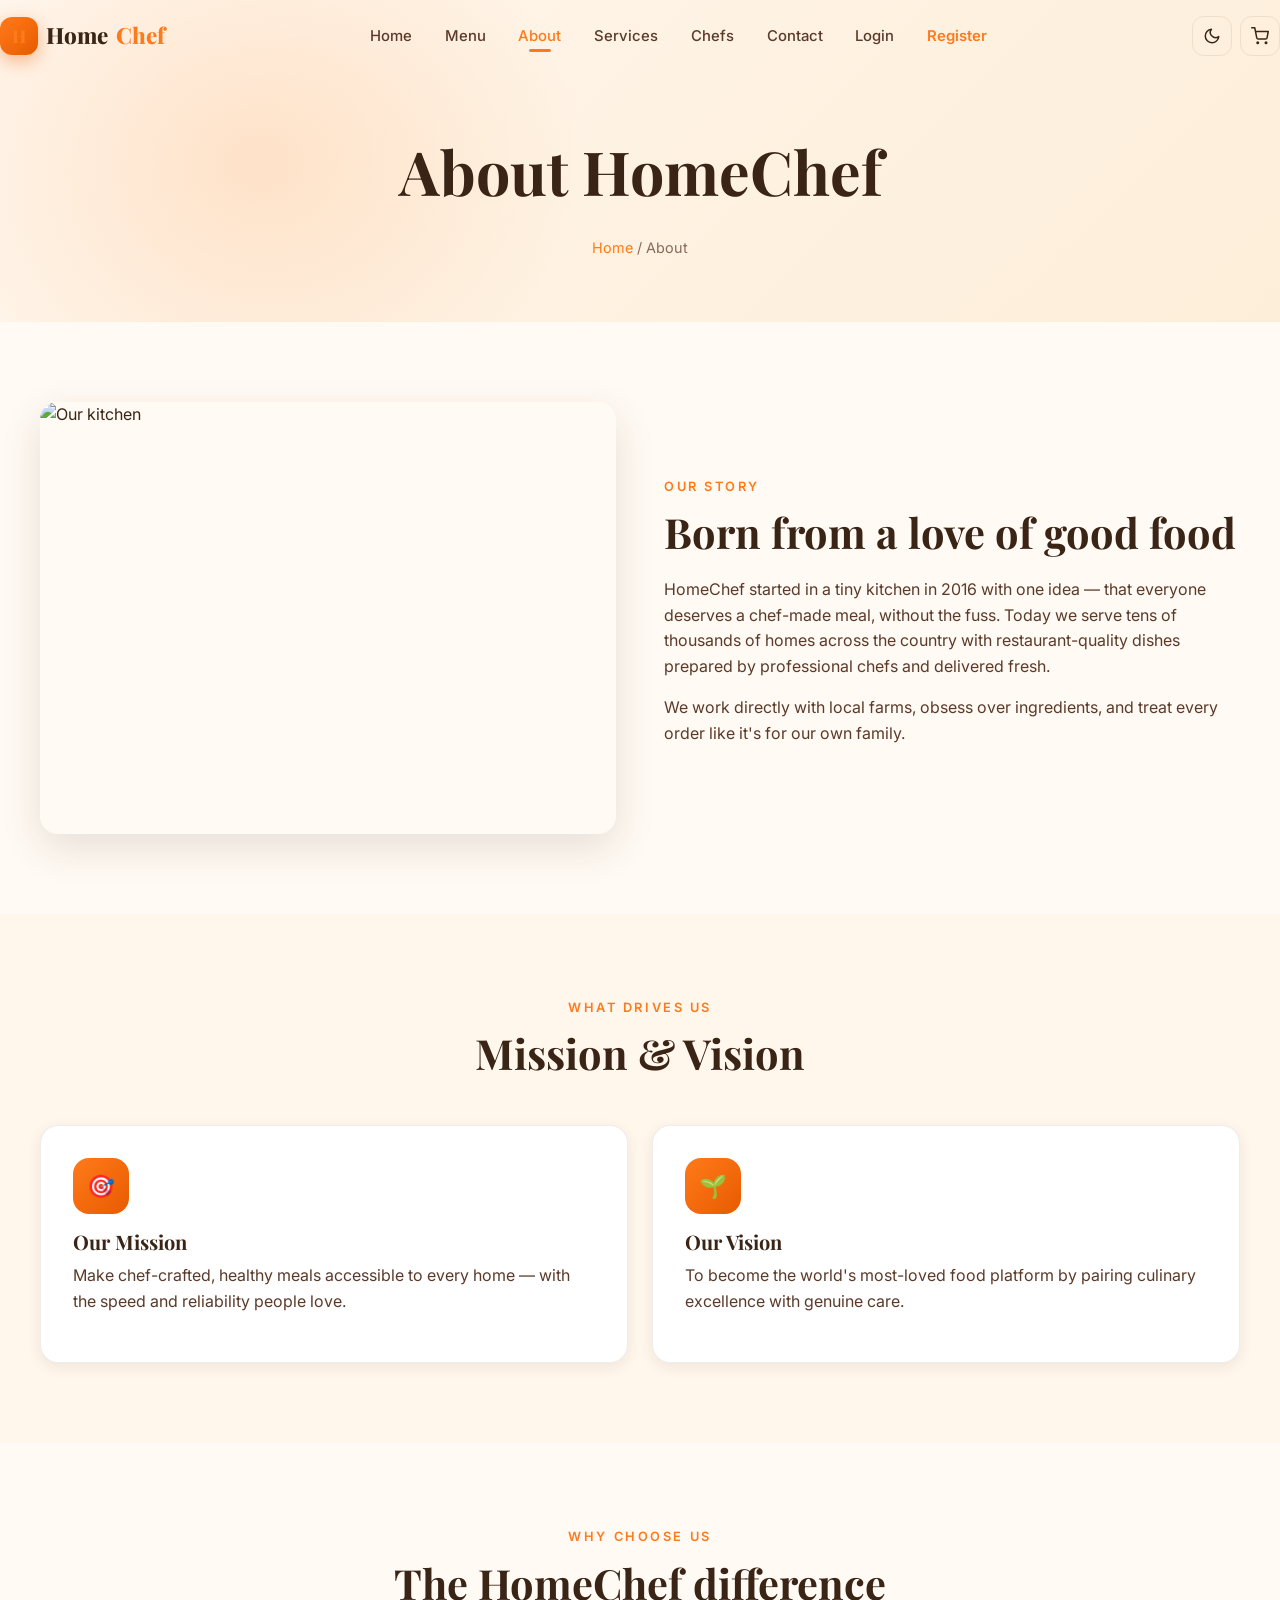
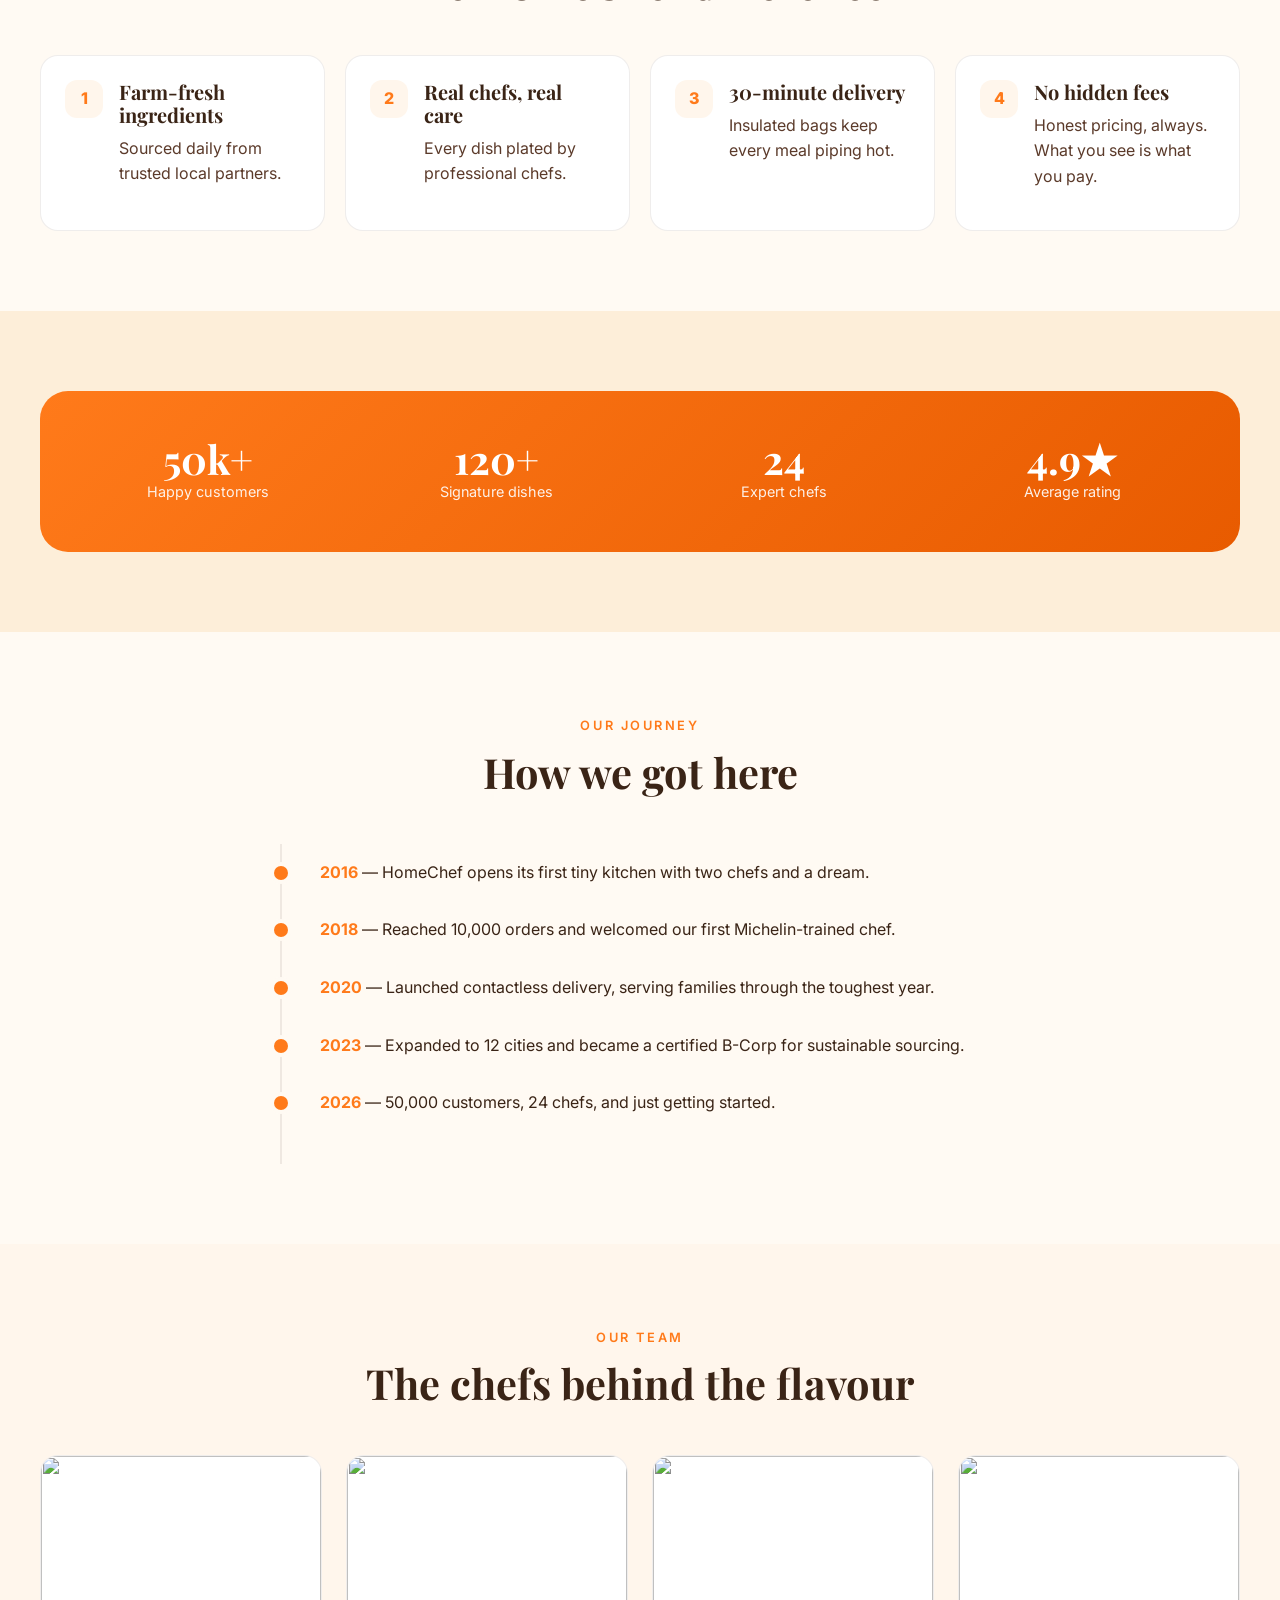
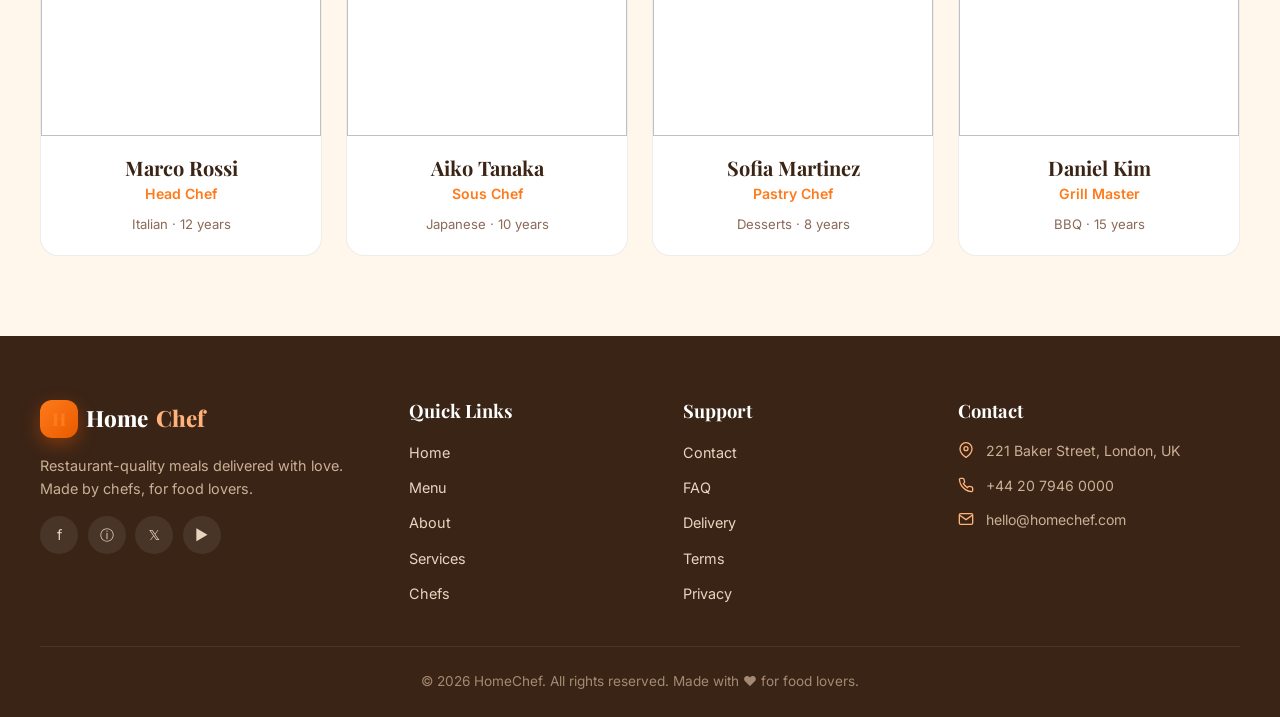
==== about.html @ bdf10ebf "Replace restaurant project with HomeChef website" ====
<!DOCTYPE html>
<html lang="en"><head>
<meta charset="UTF-8"/><meta name="viewport" content="width=device-width,initial-scale=1"/>
<title>About — HomeChef</title>
<meta name="description" content="Our story, mission and the team behind HomeChef's chef-crafted meals."/>
<link rel="preconnect" href="https://fonts.googleapis.com"/><link rel="preconnect" href="https://fonts.gstatic.com" crossorigin/>
<link href="https://fonts.googleapis.com/css2?family=Playfair+Display:wght@600;700;800&family=Inter:wght@400;500;600;700&display=swap" rel="stylesheet"/>
<link rel="stylesheet" href="css/style.css"/><link rel="stylesheet" href="css/about.css"/>
</head><body>
<div id="nav-slot"></div>

<section class="page-hero"><div class="container"><h1>About HomeChef</h1><p class="crumbs"><a href="index.html">Home</a> / About</p></div></section>

<section><div class="container">
  <div class="about-grid">
    <img class="reveal left" loading="lazy" src="https://images.unsplash.com/photo-1556909114-f6e7ad7d3136?w=900&auto=format&fit=crop" alt="Our kitchen"/>
    <div class="reveal right">
      <span class="section-head" style="margin:0"><span class="eyebrow">Our story</span></span>
      <h2>Born from a love of good food</h2>
      <p>HomeChef started in a tiny kitchen in 2016 with one idea — that everyone deserves a chef-made meal, without the fuss. Today we serve tens of thousands of homes across the country with restaurant-quality dishes prepared by professional chefs and delivered fresh.</p>
      <p>We work directly with local farms, obsess over ingredients, and treat every order like it's for our own family.</p>
    </div>
  </div>
</div></section>

<section style="background:var(--cream)"><div class="container">
  <div class="section-head reveal"><span class="eyebrow">What drives us</span><h2>Mission & Vision</h2></div>
  <div class="mv-grid">
    <div class="mv reveal"><div class="ficon">🎯</div><h3>Our Mission</h3><p>Make chef-crafted, healthy meals accessible to every home — with the speed and reliability people love.</p></div>
    <div class="mv reveal"><div class="ficon">🌱</div><h3>Our Vision</h3><p>To become the world's most-loved food platform by pairing culinary excellence with genuine care.</p></div>
  </div>
</div></section>

<section><div class="container">
  <div class="section-head reveal"><span class="eyebrow">Why choose us</span><h2>The HomeChef difference</h2></div>
  <div class="why-grid">
    <div class="why reveal"><div class="num">1</div><div><h3>Farm-fresh ingredients</h3><p>Sourced daily from trusted local partners.</p></div></div>
    <div class="why reveal"><div class="num">2</div><div><h3>Real chefs, real care</h3><p>Every dish plated by professional chefs.</p></div></div>
    <div class="why reveal"><div class="num">3</div><div><h3>30-minute delivery</h3><p>Insulated bags keep every meal piping hot.</p></div></div>
    <div class="why reveal"><div class="num">4</div><div><h3>No hidden fees</h3><p>Honest pricing, always. What you see is what you pay.</p></div></div>
  </div>
</div></section>

<section style="background:var(--cream-2)"><div class="container">
  <div class="stats reveal">
    <div><b>50k+</b><span>Happy customers</span></div>
    <div><b>120+</b><span>Signature dishes</span></div>
    <div><b>24</b><span>Expert chefs</span></div>
    <div><b>4.9★</b><span>Average rating</span></div>
  </div>
</div></section>

<section><div class="container">
  <div class="section-head reveal"><span class="eyebrow">Our journey</span><h2>How we got here</h2></div>
  <div class="timeline">
    <div class="tl-item reveal"><b>2016</b> — HomeChef opens its first tiny kitchen with two chefs and a dream.</div>
    <div class="tl-item reveal"><b>2018</b> — Reached 10,000 orders and welcomed our first Michelin-trained chef.</div>
    <div class="tl-item reveal"><b>2020</b> — Launched contactless delivery, serving families through the toughest year.</div>
    <div class="tl-item reveal"><b>2023</b> — Expanded to 12 cities and became a certified B-Corp for sustainable sourcing.</div>
    <div class="tl-item reveal"><b>2026</b> — 50,000 customers, 24 chefs, and just getting started.</div>
  </div>
</div></section>

<section class="chefs"><div class="container">
  <div class="section-head reveal"><span class="eyebrow">Our team</span><h2>The chefs behind the flavour</h2></div>
  <div class="chef-grid">
    <div class="chef reveal"><div class="photo"><img loading="lazy" src="https://images.unsplash.com/photo-1583394293214-28ded15ee548?w=500&auto=format&fit=crop" alt=""/></div><div class="chef-body"><h3>Marco Rossi</h3><p class="role">Head Chef</p><p class="exp">Italian · 12 years</p></div></div>
    <div class="chef reveal"><div class="photo"><img loading="lazy" src="https://images.unsplash.com/photo-1577219491135-ce391730fb2c?w=500&auto=format&fit=crop" alt=""/></div><div class="chef-body"><h3>Aiko Tanaka</h3><p class="role">Sous Chef</p><p class="exp">Japanese · 10 years</p></div></div>
    <div class="chef reveal"><div class="photo"><img loading="lazy" src="https://images.unsplash.com/photo-1607631568010-a87245c0daf8?w=500&auto=format&fit=crop" alt=""/></div><div class="chef-body"><h3>Sofia Martinez</h3><p class="role">Pastry Chef</p><p class="exp">Desserts · 8 years</p></div></div>
    <div class="chef reveal"><div class="photo"><img loading="lazy" src="https://images.unsplash.com/photo-1600565193348-f74bd3c7ccdf?w=500&auto=format&fit=crop" alt=""/></div><div class="chef-body"><h3>Daniel Kim</h3><p class="role">Grill Master</p><p class="exp">BBQ · 15 years</p></div></div>
  </div>
</div></section>

<div id="footer-slot"></div>
<script src="js/includes.js"></script><script src="js/cart.js"></script><script src="js/main.js"></script>
</body></html>
---- css/style.css ----
/* HomeChef — global styles */
*,*::before,*::after{box-sizing:border-box}
html{scroll-behavior:smooth;-webkit-text-size-adjust:100%}
:root{
  --orange:#ff7a1a;--orange-deep:#e85b00;--orange-soft:#ffb27a;
  --cream:#fff6ec;--cream-2:#fdeed9;--white:#ffffff;
  --brown:#3a2416;--brown-soft:#5b3a2a;--muted:#8a6a58;
  --bg:#fffaf3;--card:#ffffff;--border:rgba(58,36,22,.08);
  --shadow-sm:0 4px 14px rgba(58,36,22,.08);
  --shadow:0 14px 40px rgba(58,36,22,.12);
  --shadow-lg:0 24px 60px rgba(58,36,22,.18);
  --r:18px;--r-sm:12px;--r-lg:28px;
  --ease:cubic-bezier(.2,.7,.2,1);
  --container:1200px;
  --nav-h:72px;
}
[data-theme="dark"]{
  --cream:#1a120c;--cream-2:#20160f;--white:#241a12;
  --brown:#fff2e0;--brown-soft:#f4dcc0;--muted:#c9b6a3;
  --bg:#120a05;--card:#1e1510;--border:rgba(255,255,255,.08);
  --shadow-sm:0 4px 14px rgba(0,0,0,.5);
  --shadow:0 14px 40px rgba(0,0,0,.55);
  --shadow-lg:0 24px 60px rgba(0,0,0,.7);
}
html,body{margin:0;padding:0}
body{
  font-family:'Inter',system-ui,-apple-system,Segoe UI,Roboto,sans-serif;
  background:var(--bg);color:var(--brown);
  line-height:1.6;-webkit-font-smoothing:antialiased;
  min-height:100vh;overflow-x:hidden;
}
h1,h2,h3,h4{font-family:'Playfair Display',Georgia,serif;color:var(--brown);margin:0 0 .5em;line-height:1.15;font-weight:700}
h1{font-size:clamp(2.2rem,5vw,3.8rem)}
h2{font-size:clamp(1.8rem,3.6vw,2.6rem)}
h3{font-size:1.25rem}
p{margin:0 0 1em;color:var(--brown-soft)}
a{color:inherit;text-decoration:none}
img{max-width:100%;display:block}
.container{width:min(100% - 2rem,var(--container));margin-inline:auto}
section{padding:5rem 0;position:relative}
.section-head{text-align:center;max-width:640px;margin:0 auto 3rem}
.section-head .eyebrow{display:inline-block;font-size:.8rem;letter-spacing:.2em;text-transform:uppercase;color:var(--orange);font-weight:600;margin-bottom:.7rem}
.section-head p{color:var(--muted)}

/* Buttons */
.btn{
  --bg:var(--orange);--fg:#fff;
  display:inline-flex;align-items:center;gap:.5rem;
  background:var(--bg);color:var(--fg);
  padding:.85rem 1.6rem;border-radius:999px;
  font-weight:600;font-size:.95rem;cursor:pointer;
  border:none;position:relative;overflow:hidden;
  transition:transform .3s var(--ease),box-shadow .3s var(--ease),background .3s;
  box-shadow:0 8px 24px rgba(232,91,0,.35);
}
.btn:hover{transform:translateY(-2px);background:var(--orange-deep);box-shadow:0 14px 30px rgba(232,91,0,.45)}
.btn:active{transform:translateY(0)}
.btn-ghost{--bg:transparent;--fg:var(--brown);border:1.5px solid var(--border);box-shadow:none}
.btn-ghost:hover{background:var(--cream);border-color:var(--orange);color:var(--orange)}
.btn::after{
  content:"";position:absolute;inset:0;border-radius:inherit;
  background:radial-gradient(circle at var(--x,50%) var(--y,50%),rgba(255,255,255,.5),transparent 60%);
  opacity:0;transition:opacity .5s;
  pointer-events:none;
}
.btn:active::after{opacity:1;transition:0s}

/* Navbar */
.nav{
  position:fixed;top:0;left:0;right:0;z-index:100;
  height:var(--nav-h);
  display:flex;align-items:center;
  transition:background .3s,box-shadow .3s,backdrop-filter .3s;
}
.nav.scrolled{
  background:color-mix(in oklab,var(--bg) 82%,transparent);
  backdrop-filter:blur(14px);-webkit-backdrop-filter:blur(14px);
  box-shadow:var(--shadow-sm);
}
.nav .container{display:flex;align-items:center;justify-content:space-between;width:100%}
.logo{display:flex;align-items:center;gap:.5rem;font-family:'Playfair Display',serif;font-size:1.4rem;font-weight:800;color:var(--brown)}
.logo-mark{
  width:38px;height:38px;border-radius:12px;
  background:linear-gradient(135deg,var(--orange),var(--orange-deep));
  display:grid;place-items:center;color:#fff;font-size:1.1rem;
  box-shadow:0 6px 18px rgba(232,91,0,.4);
}
.logo span{color:var(--orange)}
.nav-links{display:flex;align-items:center;gap:.25rem;list-style:none;margin:0;padding:0}
.nav-links a{
  padding:.55rem .9rem;border-radius:10px;color:var(--brown-soft);font-weight:500;font-size:.93rem;
  transition:color .2s,background .2s;position:relative;
}
.nav-links a:hover{color:var(--orange)}
.nav-links a.active{color:var(--orange)}
.nav-links a.active::after{
  content:"";position:absolute;left:50%;bottom:2px;transform:translateX(-50%);
  width:22px;height:3px;border-radius:3px;background:var(--orange);
}
.nav-actions{display:flex;align-items:center;gap:.5rem}
.icon-btn{
  width:40px;height:40px;border-radius:12px;background:transparent;border:1px solid var(--border);
  display:grid;place-items:center;cursor:pointer;color:var(--brown);
  transition:background .2s,border-color .2s,transform .2s;position:relative;
}
.icon-btn:hover{background:var(--cream);border-color:var(--orange);color:var(--orange)}
.cart-badge{
  position:absolute;top:-6px;right:-6px;min-width:18px;height:18px;padding:0 5px;
  background:var(--orange);color:#fff;font-size:.68rem;font-weight:700;
  border-radius:99px;display:grid;place-items:center;border:2px solid var(--bg);
}
.hamburger{display:none;width:40px;height:40px;background:transparent;border:none;cursor:pointer;flex-direction:column;justify-content:center;align-items:center;gap:5px}
.hamburger span{display:block;width:22px;height:2px;background:var(--brown);border-radius:2px;transition:transform .3s,opacity .3s}
.hamburger.open span:nth-child(1){transform:translateY(7px) rotate(45deg)}
.hamburger.open span:nth-child(2){opacity:0}
.hamburger.open span:nth-child(3){transform:translateY(-7px) rotate(-45deg)}

@media (max-width:960px){
  .hamburger{display:flex}
  .nav-links{
    position:fixed;top:var(--nav-h);left:0;right:0;
    flex-direction:column;align-items:stretch;
    background:var(--bg);padding:1.5rem;gap:.25rem;
    box-shadow:var(--shadow);
    transform:translateY(-120%);transition:transform .35s var(--ease);
    max-height:calc(100vh - var(--nav-h));overflow-y:auto;
  }
  .nav-links.open{transform:translateY(0)}
  .nav-links a{padding:.85rem 1rem;border-radius:12px}
  .nav-links a.active{background:var(--cream)}
  .nav-links a.active::after{display:none}
}

/* Hero */
.hero{padding-top:calc(var(--nav-h) + 3rem);padding-bottom:3rem;position:relative;overflow:hidden}
.hero::before{
  content:"";position:absolute;top:-20%;right:-10%;width:60%;height:120%;
  background:radial-gradient(ellipse at center,rgba(255,122,26,.18),transparent 70%);
  z-index:0;pointer-events:none;
}
.hero .container{display:grid;grid-template-columns:1.1fr 1fr;gap:3rem;align-items:center;position:relative;z-index:1}
.hero-eyebrow{
  display:inline-flex;align-items:center;gap:.5rem;
  background:var(--cream);padding:.5rem 1rem;border-radius:99px;
  font-size:.85rem;font-weight:600;color:var(--orange);margin-bottom:1.5rem;
  border:1px solid rgba(255,122,26,.2);
}
.hero h1 span{color:var(--orange);font-style:italic}
.hero p{font-size:1.1rem;max-width:520px;margin-bottom:2rem}
.hero-actions{display:flex;gap:1rem;flex-wrap:wrap}
.hero-stats{display:flex;gap:2rem;margin-top:3rem;flex-wrap:wrap}
.hero-stats .stat b{display:block;font-family:'Playfair Display',serif;font-size:1.8rem;color:var(--brown)}
.hero-stats .stat span{font-size:.85rem;color:var(--muted)}
.hero-visual{position:relative;aspect-ratio:1;max-width:520px;margin:0 auto;width:100%}
.hero-visual .plate{
  position:absolute;inset:0;border-radius:50%;
  background:linear-gradient(135deg,var(--orange),var(--orange-deep));
  box-shadow:var(--shadow-lg);
  animation:floatY 6s ease-in-out infinite;
  overflow:hidden;
}
.hero-visual .plate img{width:100%;height:100%;object-fit:cover;border-radius:50%;transform:scale(1.05)}
.hero-visual .chip{
  position:absolute;background:var(--white);padding:.85rem 1.1rem;border-radius:16px;
  box-shadow:var(--shadow);display:flex;align-items:center;gap:.7rem;font-size:.9rem;font-weight:600;
  animation:floatY 5s ease-in-out infinite;
}
.hero-visual .chip.c1{top:8%;left:-6%;animation-delay:-1s}
.hero-visual .chip.c2{bottom:12%;right:-8%;animation-delay:-3s}
.hero-visual .chip .dot{width:36px;height:36px;border-radius:12px;background:var(--cream);display:grid;place-items:center;font-size:1.1rem}

@keyframes floatY{0%,100%{transform:translateY(0)}50%{transform:translateY(-18px)}}

@media (max-width:820px){
  .hero .container{grid-template-columns:1fr}
  .hero-visual{max-width:380px;order:-1}
  .hero-stats{justify-content:space-between;gap:1rem}
}

/* Features */
.features{background:var(--cream)}
.feature-grid{display:grid;grid-template-columns:repeat(auto-fit,minmax(220px,1fr));gap:1.25rem}
.feature{
  background:var(--card);padding:2rem 1.5rem;border-radius:var(--r);
  text-align:center;transition:transform .35s var(--ease),box-shadow .35s;
  border:1px solid var(--border);
}
.feature:hover{transform:translateY(-6px);box-shadow:var(--shadow)}
.feature .ficon{
  width:64px;height:64px;margin:0 auto 1rem;border-radius:20px;
  background:linear-gradient(135deg,var(--cream-2),var(--cream));
  display:grid;place-items:center;font-size:1.7rem;
  color:var(--orange);
}
.feature h3{margin-bottom:.4rem}
.feature p{font-size:.9rem;margin:0}

/* Categories */
.cat-grid{display:grid;grid-template-columns:repeat(auto-fit,minmax(180px,1fr));gap:1.25rem}
.cat{
  position:relative;aspect-ratio:1;border-radius:var(--r);overflow:hidden;
  box-shadow:var(--shadow-sm);cursor:pointer;
  transition:transform .4s var(--ease),box-shadow .4s;
}
.cat img{width:100%;height:100%;object-fit:cover;transition:transform .6s var(--ease)}
.cat::after{content:"";position:absolute;inset:0;background:linear-gradient(to top,rgba(58,36,22,.85),transparent 60%)}
.cat h3{position:absolute;left:1rem;right:1rem;bottom:1rem;color:#fff;margin:0;z-index:1;font-size:1.15rem}
.cat span{position:absolute;top:1rem;right:1rem;background:rgba(255,255,255,.9);color:var(--brown);padding:.25rem .6rem;border-radius:99px;font-size:.75rem;font-weight:600;z-index:1}
.cat:hover{transform:translateY(-6px);box-shadow:var(--shadow-lg)}
.cat:hover img{transform:scale(1.1)}

/* Dish cards */
.dish-grid{display:grid;grid-template-columns:repeat(auto-fit,minmax(260px,1fr));gap:1.5rem}
.dish{
  background:var(--card);border-radius:var(--r);overflow:hidden;
  border:1px solid var(--border);
  transition:transform .35s var(--ease),box-shadow .35s;
  display:flex;flex-direction:column;
}
.dish:hover{transform:translateY(-6px);box-shadow:var(--shadow)}
.dish .thumb{position:relative;aspect-ratio:4/3;overflow:hidden}
.dish .thumb img{width:100%;height:100%;object-fit:cover;transition:transform .6s var(--ease)}
.dish:hover .thumb img{transform:scale(1.08)}
.dish .tag{position:absolute;top:.75rem;left:.75rem;background:var(--orange);color:#fff;font-size:.7rem;font-weight:700;padding:.25rem .6rem;border-radius:99px;letter-spacing:.05em;text-transform:uppercase}
.dish .fav{position:absolute;top:.75rem;right:.75rem;width:36px;height:36px;border-radius:50%;background:rgba(255,255,255,.9);display:grid;place-items:center;color:var(--orange);cursor:pointer;border:none;font-size:1rem}
.dish-body{padding:1.25rem;display:flex;flex-direction:column;gap:.5rem;flex:1}
.dish-body h3{margin:0;font-size:1.15rem}
.dish-body .desc{font-size:.88rem;color:var(--muted);margin:0}
.dish-meta{display:flex;justify-content:space-between;align-items:center;margin-top:auto;padding-top:1rem}
.rating{display:inline-flex;align-items:center;gap:.25rem;font-size:.85rem;color:var(--brown-soft);font-weight:600}
.rating .star{color:#f5a623}
.price{font-family:'Playfair Display',serif;font-size:1.4rem;font-weight:700;color:var(--orange)}
.dish-actions{display:flex;gap:.5rem;align-items:center;padding:0 1.25rem 1.25rem}
.qty{display:inline-flex;align-items:center;border:1px solid var(--border);border-radius:99px;overflow:hidden}
.qty button{background:transparent;border:none;width:32px;height:32px;cursor:pointer;color:var(--brown);font-size:1rem}
.qty button:hover{background:var(--cream);color:var(--orange)}
.qty span{min-width:24px;text-align:center;font-weight:600;font-size:.9rem}
.dish .btn{flex:1;justify-content:center;padding:.65rem 1rem;font-size:.85rem}

/* Chefs */
.chefs{background:var(--cream)}
.chef-grid{display:grid;grid-template-columns:repeat(auto-fit,minmax(230px,1fr));gap:1.5rem}
.chef{
  background:var(--card);border-radius:var(--r);overflow:hidden;text-align:center;
  border:1px solid var(--border);transition:transform .35s var(--ease),box-shadow .35s;
}
.chef:hover{transform:translateY(-8px);box-shadow:var(--shadow-lg)}
.chef .photo{aspect-ratio:1;overflow:hidden;position:relative}
.chef .photo img{width:100%;height:100%;object-fit:cover;transition:transform .5s var(--ease)}
.chef:hover .photo img{transform:scale(1.08)}
.chef .photo::after{content:"";position:absolute;inset:0;background:linear-gradient(to top,rgba(58,36,22,.6),transparent 50%);opacity:0;transition:opacity .3s}
.chef:hover .photo::after{opacity:1}
.chef .socials{
  position:absolute;bottom:1rem;left:50%;transform:translate(-50%,20px);
  display:flex;gap:.5rem;opacity:0;transition:all .35s var(--ease);z-index:1;
}
.chef:hover .socials{opacity:1;transform:translate(-50%,0)}
.chef .socials a{
  width:36px;height:36px;border-radius:50%;background:rgba(255,255,255,.95);
  display:grid;place-items:center;color:var(--orange);
}
.chef .socials a:hover{background:var(--orange);color:#fff}
.chef-body{padding:1.25rem}
.chef-body h3{margin:0 0 .25rem}
.chef-body .role{color:var(--orange);font-weight:600;font-size:.88rem;margin:0 0 .5rem}
.chef-body .exp{font-size:.82rem;color:var(--muted);margin:0}

/* Testimonials */
.testimonials{background:var(--cream-2);overflow:hidden}
.slider{position:relative;max-width:900px;margin:0 auto}
.slides{display:flex;transition:transform .6s var(--ease)}
.slide{min-width:100%;padding:2rem}
.tcard{
  background:var(--card);padding:2.5rem;border-radius:var(--r);text-align:center;
  box-shadow:var(--shadow);border:1px solid var(--border);
}
.tcard .avatar{width:80px;height:80px;border-radius:50%;margin:0 auto 1rem;overflow:hidden;border:4px solid var(--cream)}
.tcard .avatar img{width:100%;height:100%;object-fit:cover}
.tcard blockquote{font-family:'Playfair Display',serif;font-style:italic;font-size:1.15rem;color:var(--brown);margin:0 0 1rem;line-height:1.6}
.tcard .name{font-weight:700;color:var(--brown)}
.tcard .role{color:var(--muted);font-size:.85rem}
.slider-nav{display:flex;justify-content:center;gap:.5rem;margin-top:1.5rem}
.slider-nav button{width:10px;height:10px;border-radius:50%;background:var(--border);border:none;cursor:pointer;transition:all .3s}
.slider-nav button.active{background:var(--orange);width:28px;border-radius:99px}
.slider-arrows{position:absolute;top:50%;transform:translateY(-50%);width:100%;display:flex;justify-content:space-between;pointer-events:none}
.slider-arrows button{pointer-events:auto;width:44px;height:44px;border-radius:50%;border:none;background:var(--white);box-shadow:var(--shadow);cursor:pointer;color:var(--brown);font-size:1.2rem}
.slider-arrows button:hover{background:var(--orange);color:#fff}
@media (max-width:600px){.slider-arrows{display:none}}

/* Newsletter */
.newsletter{background:linear-gradient(135deg,var(--orange),var(--orange-deep));color:#fff;text-align:center}
.newsletter h2{color:#fff}
.newsletter p{color:rgba(255,255,255,.9);max-width:520px;margin:0 auto 2rem}
.newsletter-form{display:flex;gap:.5rem;max-width:480px;margin:0 auto;background:rgba(255,255,255,.15);padding:.4rem;border-radius:99px;backdrop-filter:blur(10px);border:1px solid rgba(255,255,255,.2)}
.newsletter-form input{flex:1;background:transparent;border:none;padding:.75rem 1.25rem;color:#fff;font-size:.95rem;outline:none;font-family:inherit}
.newsletter-form input::placeholder{color:rgba(255,255,255,.75)}
.newsletter-form button{background:#fff;color:var(--orange);border:none;padding:.75rem 1.5rem;border-radius:99px;font-weight:700;cursor:pointer;transition:transform .2s}
.newsletter-form button:hover{transform:scale(1.04)}
@media (max-width:520px){.newsletter-form{flex-direction:column;background:transparent;padding:0;border:none;gap:.75rem}.newsletter-form input{background:rgba(255,255,255,.15);border-radius:99px}}

/* Footer */
footer{background:var(--brown);color:#e8d5c0;padding:4rem 0 1.5rem}
[data-theme="dark"] footer{background:#0a0503}
.footer-grid{display:grid;grid-template-columns:1.4fr 1fr 1fr 1.2fr;gap:2.5rem;margin-bottom:2.5rem}
footer h4{color:#fff;font-family:'Playfair Display',serif;margin:0 0 1.2rem;font-size:1.15rem}
footer ul{list-style:none;padding:0;margin:0;display:flex;flex-direction:column;gap:.6rem}
footer a{color:#e8d5c0;font-size:.9rem;transition:color .2s}
footer a:hover{color:var(--orange-soft)}
footer .brand p{color:#c9b096;font-size:.9rem;margin-top:1rem}
footer .brand .logo{color:#fff}
.social-row{display:flex;gap:.6rem;margin-top:1rem}
.social-row a{width:38px;height:38px;border-radius:50%;background:rgba(255,255,255,.08);display:grid;place-items:center;transition:all .3s}
.social-row a:hover{background:var(--orange);color:#fff;transform:translateY(-3px)}
.contact-line{display:flex;gap:.75rem;align-items:flex-start;margin-bottom:.75rem;font-size:.88rem;color:#c9b096}
.contact-line svg{flex-shrink:0;margin-top:2px;color:var(--orange-soft)}
.copyright{border-top:1px solid rgba(255,255,255,.08);padding-top:1.5rem;text-align:center;color:#a48a72;font-size:.85rem}
@media (max-width:820px){.footer-grid{grid-template-columns:1fr 1fr;gap:2rem}}
@media (max-width:520px){.footer-grid{grid-template-columns:1fr}}

/* Scroll to top */
.scroll-top{
  position:fixed;bottom:1.5rem;right:1.5rem;width:48px;height:48px;
  border-radius:50%;background:var(--orange);color:#fff;border:none;
  display:grid;place-items:center;cursor:pointer;z-index:90;
  box-shadow:var(--shadow);opacity:0;transform:translateY(20px);
  transition:opacity .3s,transform .3s,background .3s;
}
.scroll-top.show{opacity:1;transform:translateY(0)}
.scroll-top:hover{background:var(--orange-deep)}

/* Toast */
.toast-wrap{position:fixed;top:calc(var(--nav-h) + 1rem);right:1rem;z-index:200;display:flex;flex-direction:column;gap:.5rem;pointer-events:none}
.toast{
  background:var(--card);color:var(--brown);padding:.9rem 1.2rem;border-radius:12px;
  box-shadow:var(--shadow);border:1px solid var(--border);
  display:flex;align-items:center;gap:.75rem;min-width:220px;max-width:340px;
  transform:translateX(120%);animation:toastIn .35s var(--ease) forwards;
  pointer-events:auto;font-size:.9rem;
}
.toast.out{animation:toastOut .35s var(--ease) forwards}
.toast .ticon{width:28px;height:28px;border-radius:8px;background:var(--cream);display:grid;place-items:center;color:var(--orange);flex-shrink:0}
.toast.success .ticon{color:#2fa572;background:#e5f7ef}
.toast.error .ticon{color:#d63b3b;background:#fdeaea}
@keyframes toastIn{to{transform:translateX(0)}}
@keyframes toastOut{to{transform:translateX(120%);opacity:0}}

/* Reveal animations */
.reveal{opacity:0;transform:translateY(30px);transition:opacity .8s var(--ease),transform .8s var(--ease)}
.reveal.in-view{opacity:1;transform:none}
.reveal.left{transform:translateX(-40px)}.reveal.right{transform:translateX(40px)}
.reveal.zoom{transform:scale(.9)}
.reveal.in-view.left,.reveal.in-view.right,.reveal.in-view.zoom{transform:none}

/* Page header (used on inner pages) */
.page-hero{
  padding:calc(var(--nav-h) + 4rem) 0 3rem;
  background:linear-gradient(135deg,var(--cream),var(--cream-2));
  text-align:center;position:relative;overflow:hidden;
}
.page-hero::before{
  content:"";position:absolute;top:-50%;left:-10%;width:60%;height:200%;
  background:radial-gradient(ellipse at center,rgba(255,122,26,.15),transparent 60%);
}
.page-hero .container{position:relative}
.page-hero .crumbs{color:var(--muted);font-size:.9rem;margin-top:.5rem}
.page-hero .crumbs a{color:var(--orange)}

/* Utility */
.grid{display:grid}
.flex{display:flex}
.center{align-items:center;justify-content:center}
.text-center{text-align:center}
.mt-2{margin-top:2rem}
---- css/about.css ----
/* About */
.about-grid{display:grid;grid-template-columns:1fr 1fr;gap:3rem;align-items:center}
.about-grid img{border-radius:var(--r);box-shadow:var(--shadow);width:100%;aspect-ratio:4/3;object-fit:cover}
@media (max-width:820px){.about-grid{grid-template-columns:1fr}}
.mv-grid{display:grid;grid-template-columns:1fr 1fr;gap:1.5rem}
.mv{background:var(--card);padding:2rem;border-radius:var(--r);border:1px solid var(--border);box-shadow:var(--shadow-sm)}
.mv .ficon{width:56px;height:56px;border-radius:16px;background:linear-gradient(135deg,var(--orange),var(--orange-deep));color:#fff;display:grid;place-items:center;font-size:1.4rem;margin-bottom:1rem}
@media (max-width:600px){.mv-grid{grid-template-columns:1fr}}
.stats{display:grid;grid-template-columns:repeat(4,1fr);gap:1rem;text-align:center;background:linear-gradient(135deg,var(--orange),var(--orange-deep));color:#fff;padding:3rem 2rem;border-radius:var(--r-lg)}
.stats b{display:block;font-family:'Playfair Display',serif;font-size:2.5rem;line-height:1}
.stats span{opacity:.9;font-size:.9rem}
@media (max-width:600px){.stats{grid-template-columns:1fr 1fr;gap:2rem}}
.why-grid{display:grid;grid-template-columns:repeat(auto-fit,minmax(220px,1fr));gap:1.25rem}
.why{background:var(--card);padding:1.5rem;border-radius:var(--r);border:1px solid var(--border);display:flex;gap:1rem;align-items:flex-start}
.why .num{width:38px;height:38px;border-radius:12px;background:var(--cream);color:var(--orange);font-weight:800;display:grid;place-items:center;flex-shrink:0}
.timeline{position:relative;max-width:760px;margin:0 auto;padding:1rem 0}
.timeline::before{content:"";position:absolute;left:20px;top:0;bottom:0;width:2px;background:var(--border)}
.tl-item{position:relative;padding-left:60px;margin-bottom:2rem}
.tl-item::before{content:"";position:absolute;left:14px;top:6px;width:14px;height:14px;border-radius:50%;background:var(--orange);box-shadow:0 0 0 4px var(--bg)}
.tl-item b{color:var(--orange);font-weight:700}
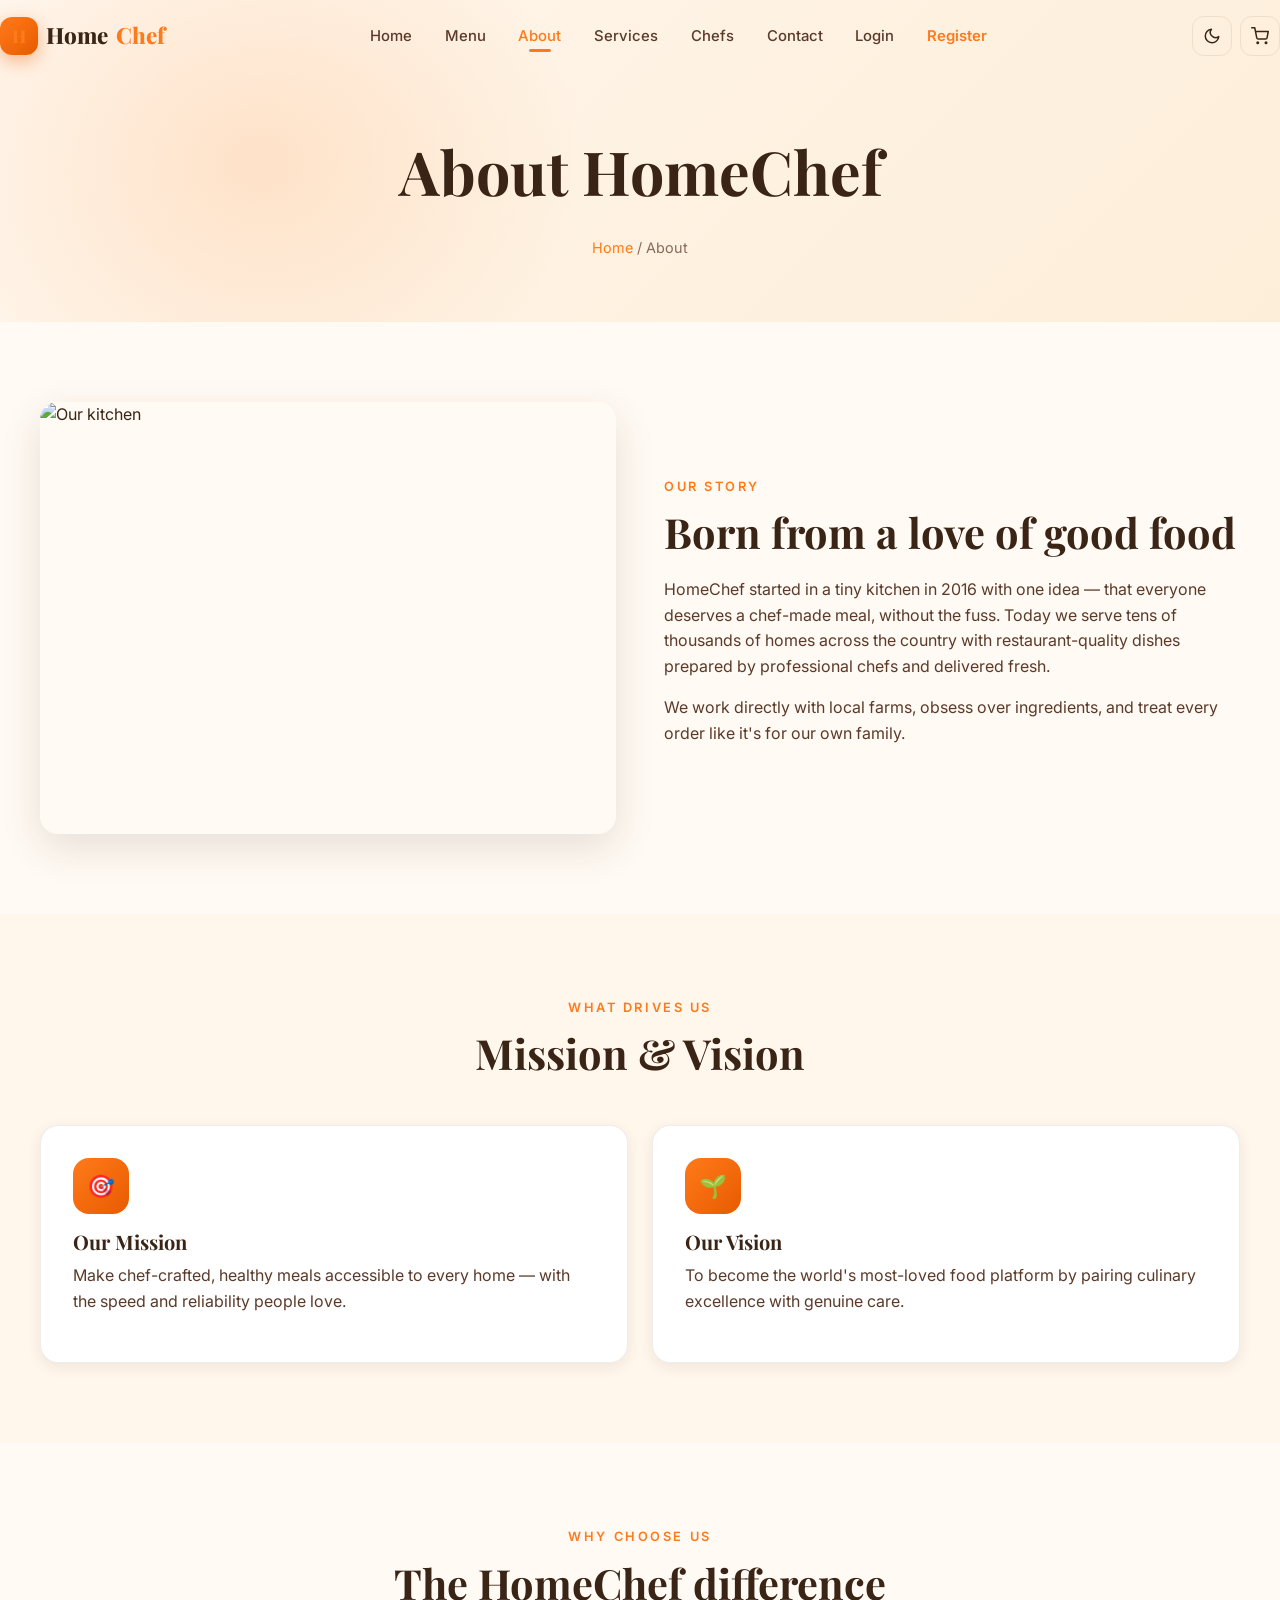
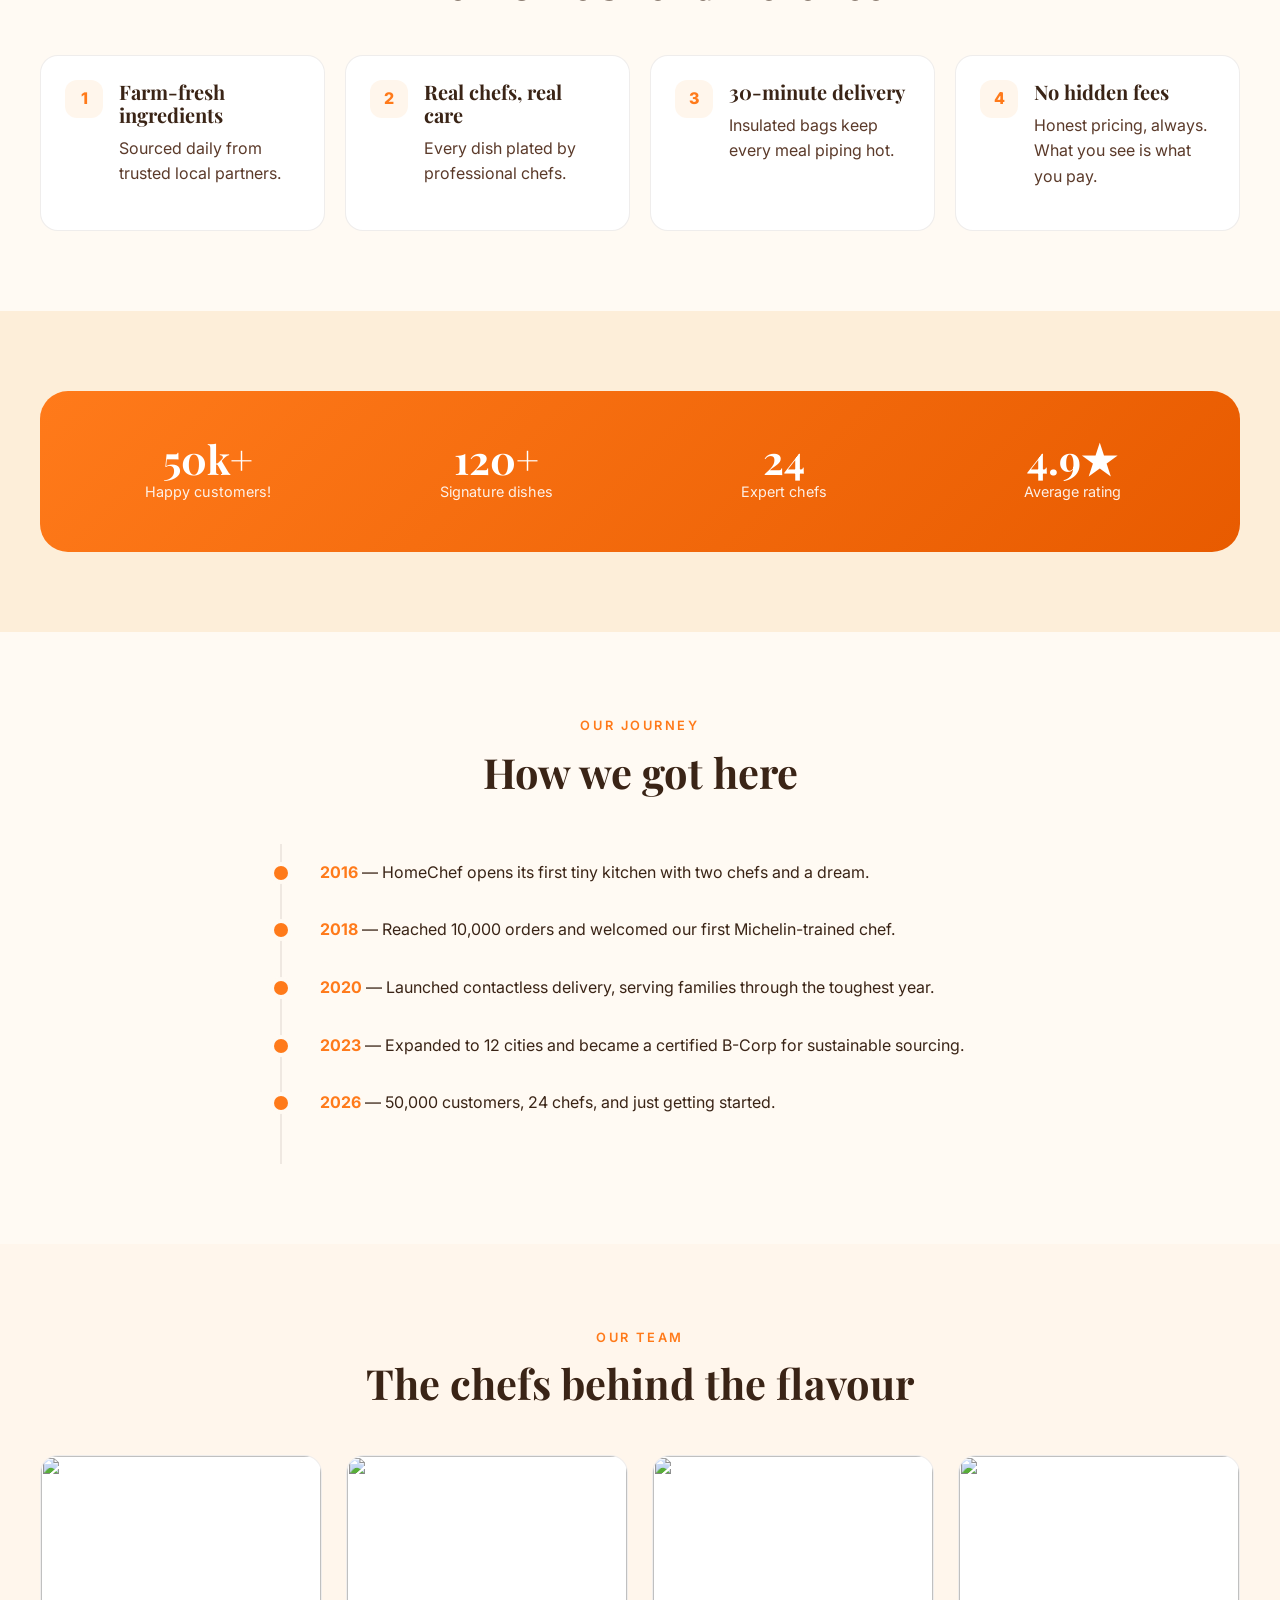
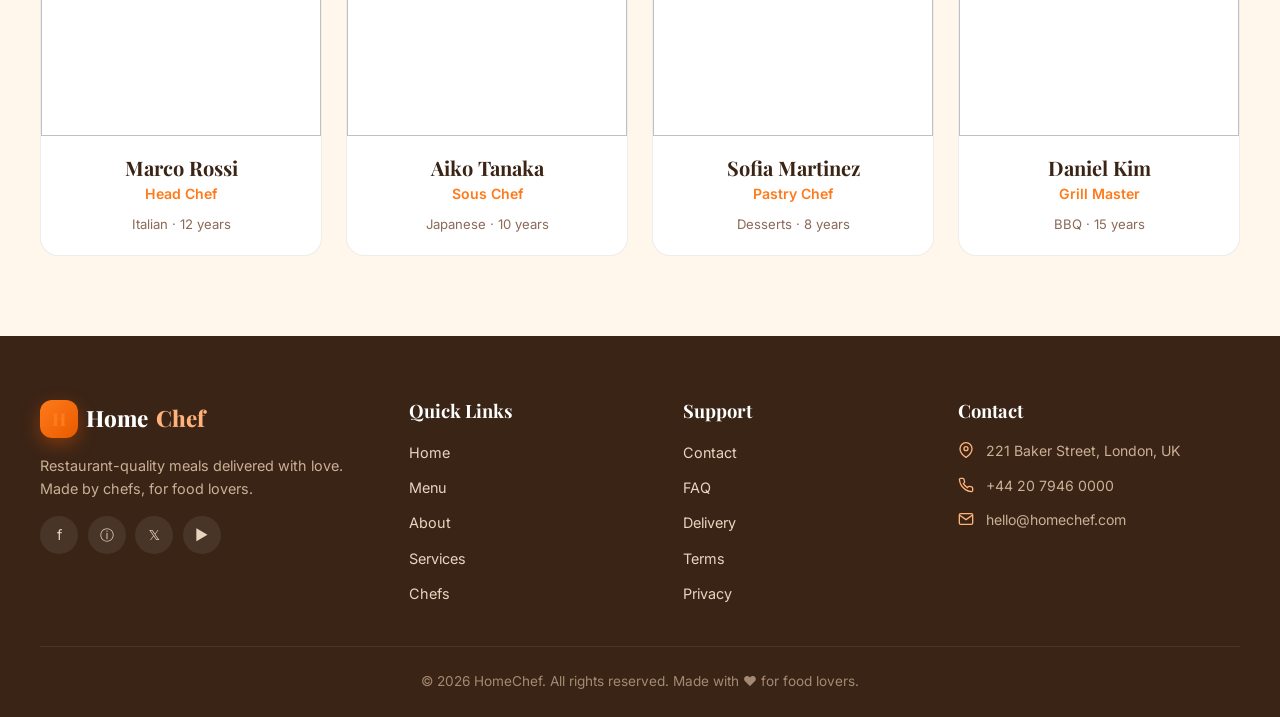
==== commit 57b98b7a: "Updated" ====
--- a/about.html
+++ b/about.html
@@ -43,7 +43,7 @@
 
 <section style="background:var(--cream-2)"><div class="container">
   <div class="stats reveal">
-    <div><b>50k+</b><span>Happy customers</span></div>
+    <div><b>50k+</b><span>Happy customers!</span></div>
     <div><b>120+</b><span>Signature dishes</span></div>
     <div><b>24</b><span>Expert chefs</span></div>
     <div><b>4.9★</b><span>Average rating</span></div>
